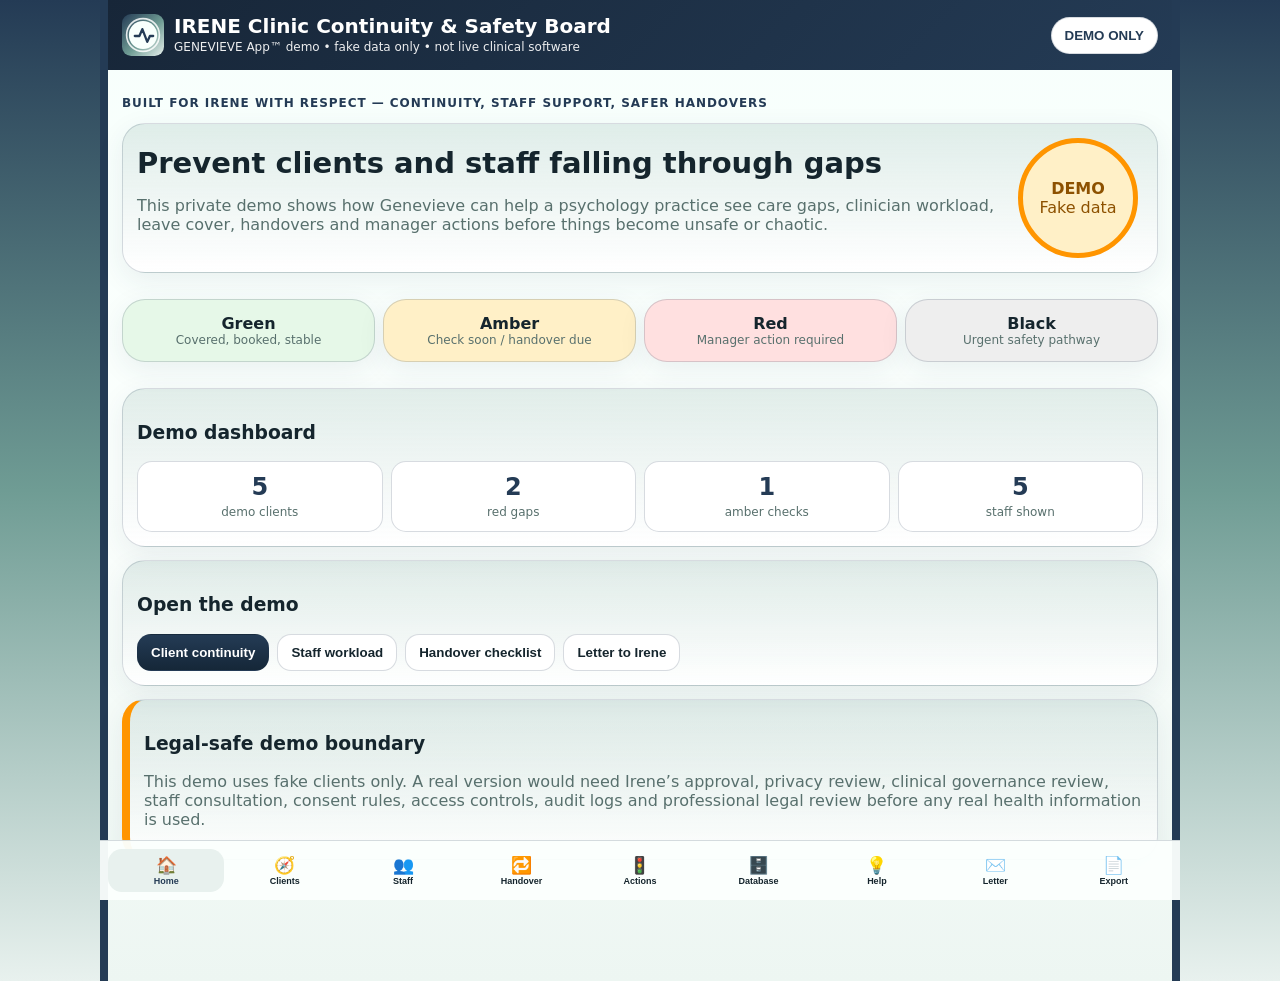
==== index.html @ 725f66f2 "Add files via upload" ====
<!doctype html><html lang="en-AU"><head><meta charset="utf-8"><meta name="viewport" content="width=device-width,initial-scale=1,viewport-fit=cover"><meta name="theme-color" content="#243b55"><title>IRENE Clinic Continuity & Safety Board — DEMO</title><link rel="icon" href="./assets/irene-demo-icon.svg" type="image/svg+xml"><link rel="manifest" href="./manifest.webmanifest"><link rel="stylesheet" href="./styles.css"></head><body><div class="app"><header class="topbar"><div class="brand"><img src="./assets/irene-demo-icon.svg" alt=""><div><h1>IRENE Clinic Continuity & Safety Board</h1><p>GENEVIEVE App™ demo • fake data only • not live clinical software</p></div></div><button class="demo-pill">DEMO ONLY</button></header><main>
<section class="screen active" id="home"><p class="kicker">Built for Irene with respect — continuity, staff support, safer handovers</p><section class="hero"><div><h2>Prevent clients and staff falling through gaps</h2><p>This private demo shows how Genevieve can help a psychology practice see care gaps, clinician workload, leave cover, handovers and manager actions before things become unsafe or chaotic.</p></div><div class="orb amber"><b>DEMO</b><span>Fake data</span></div></section><section class="lights"><div class="green"><b>Green</b><span>Covered, booked, stable</span></div><div class="amber"><b>Amber</b><span>Check soon / handover due</span></div><div class="red"><b>Red</b><span>Manager action required</span></div><div class="black"><b>Black</b><span>Urgent safety pathway</span></div></section><section class="card"><h3>Demo dashboard</h3><div class="stats"><div><b id="statClients">0</b><span>demo clients</span></div><div><b id="statRed">0</b><span>red gaps</span></div><div><b id="statAmber">0</b><span>amber checks</span></div><div><b id="statStaff">0</b><span>staff shown</span></div></div></section><section class="card"><h3>Open the demo</h3><div class="actions"><button data-screen="continuity">Client continuity</button><button data-screen="staff" class="secondary">Staff workload</button><button data-screen="handover" class="secondary">Handover checklist</button><button data-screen="letter" class="secondary">Letter to Irene</button></div></section><section class="card legal"><h3>Legal-safe demo boundary</h3><p>This demo uses fake clients only. A real version would need Irene’s approval, privacy review, clinical governance review, staff consultation, consent rules, access controls, audit logs and professional legal review before any real health information is used.</p></section></section>
<section class="screen" id="continuity"><div class="title"><button data-screen="home">←</button><h2>Client Continuity Board</h2></div><section class="card"><h3>Care-gap action list</h3><p class="hint">Fake data showing what Irene could see each morning.</p><div id="clientList" class="list"></div></section></section>
<section class="screen" id="staff"><div class="title"><button data-screen="home">←</button><h2>Staff Workload & Leave Board</h2></div><section class="card"><h3>Staff capacity</h3><p class="hint">Designed to help staff be treated fairly and stop overload before burnout.</p><div id="staffList" class="list"></div></section></section>
<section class="screen" id="handover"><div class="title"><button data-screen="home">←</button><h2>Handover Checklist</h2></div><section class="card"><h3>Before changing clinician or leave cover</h3><div id="handoverList" class="checklist"></div><button id="resetChecklist" class="wide secondary">Reset demo checklist</button></section></section>
<section class="screen" id="manager"><div class="title"><button data-screen="home">←</button><h2>Manager Action Board</h2></div><section class="card"><h3>Today’s manager actions</h3><div id="managerList" class="list"></div></section></section>
<section class="screen" id="database"><div class="title"><button data-screen="home">←</button><h2>Database Description for Irene</h2></div><section class="card"><h3>What the database is for</h3><p>The database is not for replacing clinical judgement. It is a safety and operations layer that helps Irene see continuity, workload, handovers, leave cover, appointment gaps and follow-up responsibilities.</p></section><section class="card"><h3>Suggested tables</h3><div class="db-table"><b>Clients</b><span>Client ID, initials, preferred clinician, backup clinician, usual frequency, next appointment, care-gap status.</span></div><div class="db-table"><b>Staff</b><span>Role, capacity, booked sessions, leave dates, high-support caseload, overload status.</span></div><div class="db-table"><b>Appointments</b><span>Date, clinician, client ID, status, cancellation reason, rebooked date.</span></div><div class="db-table"><b>Handovers</b><span>From clinician, to clinician, reason, checklist, date completed, manager sign-off.</span></div><div class="db-table"><b>Alerts</b><span>Green/amber/red/urgent flag, reason, action required, owner, due date, closed date.</span></div><div class="db-table"><b>Audit Log</b><span>Who changed what, when, why. Important for evidence, insurance and accountability.</span></div></section><section class="card legal"><h3>Privacy boundary</h3><p>Real client data would be sensitive health information. A live version should minimise data, use consent/access rules, keep role-based permissions, and be reviewed before use.</p></section></section>
<section class="screen" id="benefits"><div class="title"><button data-screen="home">←</button><h2>How Genevieve Can Help Irene</h2></div><section class="card"><h3>Practice benefits</h3><ul><li>Shows clients with no next appointment.</li><li>Flags repeated cancellations and care gaps.</li><li>Balances caseloads and high-support clients across staff.</li><li>Prepares leave cover before a clinician goes away.</li><li>Creates clearer handovers.</li><li>Helps admin see what must be rebooked.</li><li>Creates evidence of action taken.</li><li>Supports staff wellbeing by showing overload earlier.</li><li>Improves client continuity and reduces scrambling.</li><li>Gives Irene a calmer owner/manager view of the whole practice.</li></ul></section></section>
<section class="screen" id="letter"><div class="title"><button data-screen="home">←</button><h2>Letter to Irene</h2></div><section class="card letter"><div id="letterText"></div><button id="downloadLetter" class="wide">Download letter as text</button></section></section>
<section class="screen" id="export"><div class="title"><button data-screen="home">←</button><h2>Export Demo Data</h2></div><section class="card"><h3>Demo exports</h3><div class="actions"><button id="exportClients">Clients CSV</button><button id="exportStaff" class="secondary">Staff CSV</button><button id="exportActions" class="secondary">Actions CSV</button></div></section></section>
</main><nav class="bottom"><button class="active" data-screen="home">🏠<span>Home</span></button><button data-screen="continuity">🧭<span>Clients</span></button><button data-screen="staff">👥<span>Staff</span></button><button data-screen="handover">🔁<span>Handover</span></button><button data-screen="manager">🚦<span>Actions</span></button><button data-screen="database">🗄️<span>Database</span></button><button data-screen="benefits">💡<span>Help</span></button><button data-screen="letter">✉️<span>Letter</span></button><button data-screen="export">📄<span>Export</span></button></nav></div><script src="./app.js"></script></body></html>
---- styles.css ----
:root{--deep:#243b55;--teal:#6f9c94;--soft:#e8f1ee;--paper:#fbfffd;--ink:#15252d;--muted:#58706d;--line:rgba(36,59,85,.18);--green:#00a651;--amber:#ff9500;--red:#f10b0b;--black:#111}*{box-sizing:border-box}body{margin:0;font-family:system-ui,-apple-system,Segoe UI,Roboto,Arial,sans-serif;background:linear-gradient(180deg,var(--deep),var(--teal),var(--soft));color:var(--ink)}button{cursor:pointer;border:1px solid var(--line);border-radius:14px;background:linear-gradient(180deg,var(--deep),#152738);color:white;font-weight:850;padding:10px 13px}.secondary{background:white!important;color:var(--ink)!important}.wide{width:100%;margin-top:10px}.app{width:min(100%,1080px);margin:auto;min-height:100vh;background:linear-gradient(180deg,#f7fffc,#fbfffd,#edf6f2);border-left:8px solid var(--deep);border-right:8px solid var(--deep);padding-bottom:94px}.topbar{position:sticky;top:0;z-index:9;display:flex;justify-content:space-between;align-items:center;padding:14px;background:linear-gradient(135deg,#172638,var(--deep));color:white}.brand{display:flex;gap:10px;align-items:center}.brand img{width:42px}.brand h1{font-size:20px;margin:0}.brand p{font-size:12px;margin:2px 0;opacity:.92}.demo-pill{background:#fff!important;color:var(--deep)!important;border-radius:999px}main{padding:14px}.screen{display:none}.screen.active{display:block}.kicker{font-weight:900;color:var(--deep);font-size:12px;text-transform:uppercase;letter-spacing:.08em}.hero,.card,.lights>div{background:linear-gradient(180deg,rgba(111,156,148,.18),rgba(255,255,255,.92));border:1.5px solid var(--line);border-radius:23px;padding:14px;margin:13px 0;box-shadow:0 8px 28px rgba(36,59,85,.08)}.hero{display:grid;grid-template-columns:1fr 125px;gap:12px;align-items:center}.hero h2{font-size:29px;margin:0 0 8px}.hero p,.card p,.hint{color:var(--muted)}.orb{width:120px;height:120px;border-radius:50%;display:grid;place-content:center;text-align:center;border:5px solid}.orb.amber{background:#fff0c7;border-color:var(--amber);color:#8d5100}.lights{display:grid;grid-template-columns:repeat(4,1fr);gap:8px}.lights div{text-align:center}.lights .green{background:#e6f8e8}.lights .amber{background:#fff0c7}.lights .red{background:#ffe0e0}.lights .black{background:#eee}.lights span{display:block;font-size:12px;color:var(--muted)}.stats{display:grid;grid-template-columns:repeat(4,1fr);gap:8px}.stats div{background:#fff;border:1px solid var(--line);border-radius:15px;text-align:center;padding:11px}.stats b{display:block;color:var(--deep);font-size:24px}.stats span{font-size:12px;color:var(--muted)}.actions{display:flex;gap:8px;flex-wrap:wrap}.title{display:flex;align-items:center;gap:10px}.title h2{flex:1;text-align:center;margin:0}.title button{border-radius:999px}.list{display:grid;gap:9px}.item{background:white;border:1px solid var(--line);border-left:8px solid var(--amber);border-radius:16px;padding:12px}.item.green{border-left-color:var(--green)}.item.red{border-left-color:var(--red)}.item.black{border-left-color:#111}.item h4{margin:0 0 5px;color:var(--deep)}.tag{display:inline-block;border:1px solid var(--line);border-radius:999px;padding:5px 8px;margin:2px;background:white;font-size:12px}.tag.green{background:#e6f8e8}.tag.amber{background:#fff0c7}.tag.red{background:#ffe0e0}.tag.black{background:#eee}.checklist{display:grid;gap:8px}.check{display:flex;gap:10px;align-items:flex-start;background:white;border:1px solid var(--line);border-radius:14px;padding:10px}.check input{margin-top:4px}.db-table{display:grid;gap:4px;background:white;border:1px solid var(--line);border-radius:15px;padding:12px;margin:8px 0}.db-table b{color:var(--deep)}.legal{border-left:8px solid var(--amber)}.letter{white-space:pre-wrap;line-height:1.45}.bottom{position:fixed;left:50%;bottom:0;transform:translateX(-50%);width:min(100%,1080px);display:grid;grid-template-columns:repeat(9,1fr);gap:2px;background:rgba(251,255,253,.96);border-top:1px solid var(--line);padding:8px}.bottom button{background:transparent!important;color:var(--ink)!important;border:0;display:grid;justify-items:center;font-size:17px;padding:6px 0}.bottom button.active{background:#e8f1ee!important;color:var(--deep)!important}.bottom span{font-size:9px}.legal-page{max-width:850px;margin:auto;padding:22px}.legal-page a{color:var(--deep);font-weight:900}@media(max-width:780px){.app{border-left:5px solid var(--deep);border-right:5px solid var(--deep)}.hero,.lights{grid-template-columns:1fr}.stats{grid-template-columns:repeat(2,1fr)}.brand h1{font-size:16px}.bottom button{font-size:13px}.bottom span{font-size:8px}}
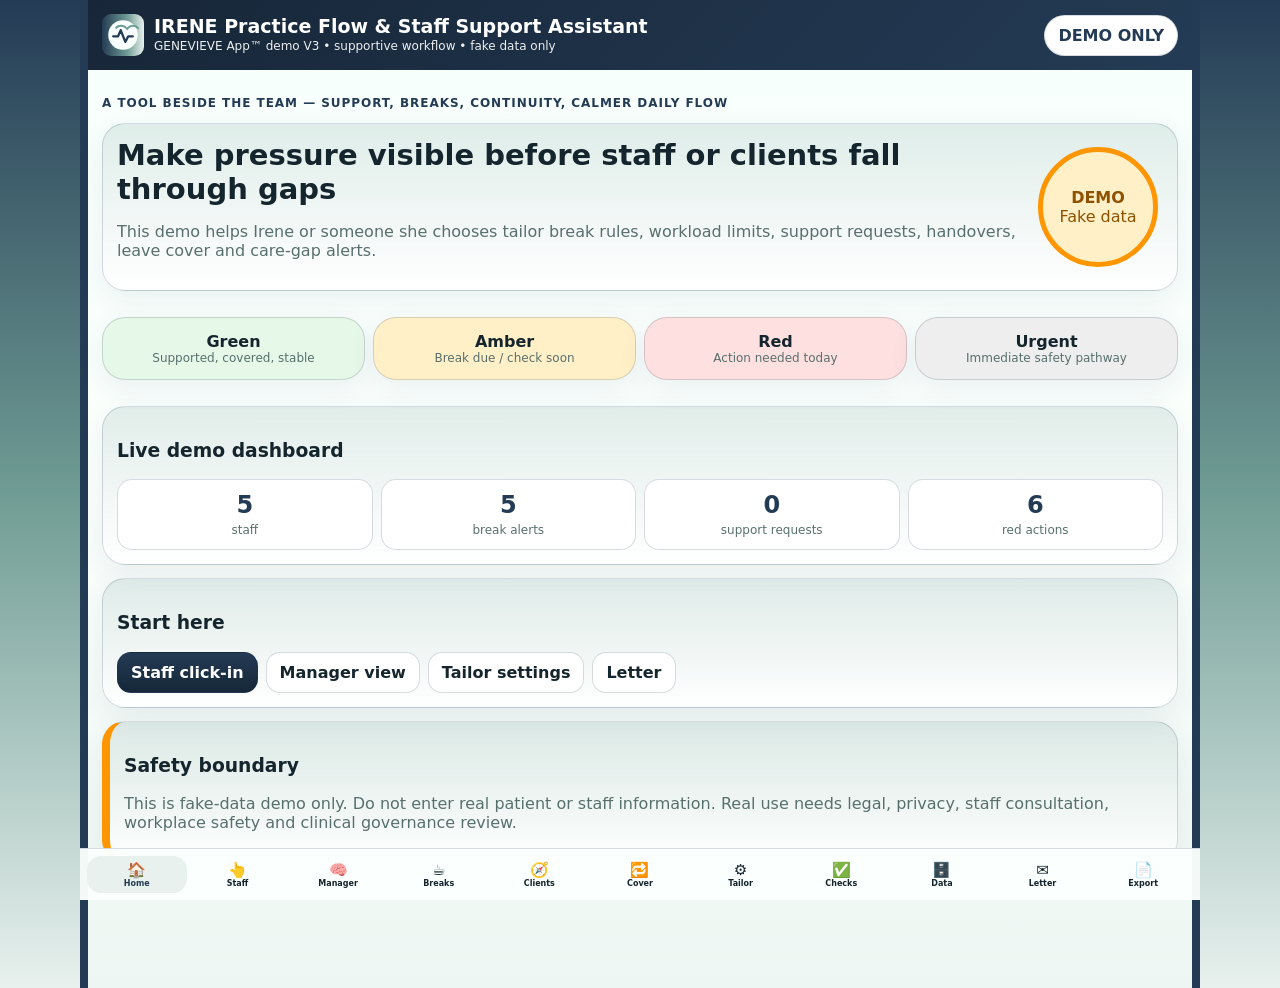
==== commit 41012b95: "Add files via upload" ====
--- a/index.html
+++ b/index.html
@@ -1,11 +1,13 @@
-<!doctype html><html lang="en-AU"><head><meta charset="utf-8"><meta name="viewport" content="width=device-width,initial-scale=1,viewport-fit=cover"><meta name="theme-color" content="#243b55"><title>IRENE Clinic Continuity & Safety Board — DEMO</title><link rel="icon" href="./assets/irene-demo-icon.svg" type="image/svg+xml"><link rel="manifest" href="./manifest.webmanifest"><link rel="stylesheet" href="./styles.css"></head><body><div class="app"><header class="topbar"><div class="brand"><img src="./assets/irene-demo-icon.svg" alt=""><div><h1>IRENE Clinic Continuity & Safety Board</h1><p>GENEVIEVE App™ demo • fake data only • not live clinical software</p></div></div><button class="demo-pill">DEMO ONLY</button></header><main>
-<section class="screen active" id="home"><p class="kicker">Built for Irene with respect — continuity, staff support, safer handovers</p><section class="hero"><div><h2>Prevent clients and staff falling through gaps</h2><p>This private demo shows how Genevieve can help a psychology practice see care gaps, clinician workload, leave cover, handovers and manager actions before things become unsafe or chaotic.</p></div><div class="orb amber"><b>DEMO</b><span>Fake data</span></div></section><section class="lights"><div class="green"><b>Green</b><span>Covered, booked, stable</span></div><div class="amber"><b>Amber</b><span>Check soon / handover due</span></div><div class="red"><b>Red</b><span>Manager action required</span></div><div class="black"><b>Black</b><span>Urgent safety pathway</span></div></section><section class="card"><h3>Demo dashboard</h3><div class="stats"><div><b id="statClients">0</b><span>demo clients</span></div><div><b id="statRed">0</b><span>red gaps</span></div><div><b id="statAmber">0</b><span>amber checks</span></div><div><b id="statStaff">0</b><span>staff shown</span></div></div></section><section class="card"><h3>Open the demo</h3><div class="actions"><button data-screen="continuity">Client continuity</button><button data-screen="staff" class="secondary">Staff workload</button><button data-screen="handover" class="secondary">Handover checklist</button><button data-screen="letter" class="secondary">Letter to Irene</button></div></section><section class="card legal"><h3>Legal-safe demo boundary</h3><p>This demo uses fake clients only. A real version would need Irene’s approval, privacy review, clinical governance review, staff consultation, consent rules, access controls, audit logs and professional legal review before any real health information is used.</p></section></section>
-<section class="screen" id="continuity"><div class="title"><button data-screen="home">←</button><h2>Client Continuity Board</h2></div><section class="card"><h3>Care-gap action list</h3><p class="hint">Fake data showing what Irene could see each morning.</p><div id="clientList" class="list"></div></section></section>
-<section class="screen" id="staff"><div class="title"><button data-screen="home">←</button><h2>Staff Workload & Leave Board</h2></div><section class="card"><h3>Staff capacity</h3><p class="hint">Designed to help staff be treated fairly and stop overload before burnout.</p><div id="staffList" class="list"></div></section></section>
-<section class="screen" id="handover"><div class="title"><button data-screen="home">←</button><h2>Handover Checklist</h2></div><section class="card"><h3>Before changing clinician or leave cover</h3><div id="handoverList" class="checklist"></div><button id="resetChecklist" class="wide secondary">Reset demo checklist</button></section></section>
-<section class="screen" id="manager"><div class="title"><button data-screen="home">←</button><h2>Manager Action Board</h2></div><section class="card"><h3>Today’s manager actions</h3><div id="managerList" class="list"></div></section></section>
-<section class="screen" id="database"><div class="title"><button data-screen="home">←</button><h2>Database Description for Irene</h2></div><section class="card"><h3>What the database is for</h3><p>The database is not for replacing clinical judgement. It is a safety and operations layer that helps Irene see continuity, workload, handovers, leave cover, appointment gaps and follow-up responsibilities.</p></section><section class="card"><h3>Suggested tables</h3><div class="db-table"><b>Clients</b><span>Client ID, initials, preferred clinician, backup clinician, usual frequency, next appointment, care-gap status.</span></div><div class="db-table"><b>Staff</b><span>Role, capacity, booked sessions, leave dates, high-support caseload, overload status.</span></div><div class="db-table"><b>Appointments</b><span>Date, clinician, client ID, status, cancellation reason, rebooked date.</span></div><div class="db-table"><b>Handovers</b><span>From clinician, to clinician, reason, checklist, date completed, manager sign-off.</span></div><div class="db-table"><b>Alerts</b><span>Green/amber/red/urgent flag, reason, action required, owner, due date, closed date.</span></div><div class="db-table"><b>Audit Log</b><span>Who changed what, when, why. Important for evidence, insurance and accountability.</span></div></section><section class="card legal"><h3>Privacy boundary</h3><p>Real client data would be sensitive health information. A live version should minimise data, use consent/access rules, keep role-based permissions, and be reviewed before use.</p></section></section>
-<section class="screen" id="benefits"><div class="title"><button data-screen="home">←</button><h2>How Genevieve Can Help Irene</h2></div><section class="card"><h3>Practice benefits</h3><ul><li>Shows clients with no next appointment.</li><li>Flags repeated cancellations and care gaps.</li><li>Balances caseloads and high-support clients across staff.</li><li>Prepares leave cover before a clinician goes away.</li><li>Creates clearer handovers.</li><li>Helps admin see what must be rebooked.</li><li>Creates evidence of action taken.</li><li>Supports staff wellbeing by showing overload earlier.</li><li>Improves client continuity and reduces scrambling.</li><li>Gives Irene a calmer owner/manager view of the whole practice.</li></ul></section></section>
-<section class="screen" id="letter"><div class="title"><button data-screen="home">←</button><h2>Letter to Irene</h2></div><section class="card letter"><div id="letterText"></div><button id="downloadLetter" class="wide">Download letter as text</button></section></section>
-<section class="screen" id="export"><div class="title"><button data-screen="home">←</button><h2>Export Demo Data</h2></div><section class="card"><h3>Demo exports</h3><div class="actions"><button id="exportClients">Clients CSV</button><button id="exportStaff" class="secondary">Staff CSV</button><button id="exportActions" class="secondary">Actions CSV</button></div></section></section>
-</main><nav class="bottom"><button class="active" data-screen="home">🏠<span>Home</span></button><button data-screen="continuity">🧭<span>Clients</span></button><button data-screen="staff">👥<span>Staff</span></button><button data-screen="handover">🔁<span>Handover</span></button><button data-screen="manager">🚦<span>Actions</span></button><button data-screen="database">🗄️<span>Database</span></button><button data-screen="benefits">💡<span>Help</span></button><button data-screen="letter">✉️<span>Letter</span></button><button data-screen="export">📄<span>Export</span></button></nav></div><script src="./app.js"></script></body></html>+<!doctype html><html lang="en-AU"><head><meta charset="utf-8"><meta name="viewport" content="width=device-width,initial-scale=1,viewport-fit=cover"><meta name="theme-color" content="#243b55"><title>IRENE Practice Flow & Staff Support Assistant — DEMO V3</title><link rel="icon" href="./assets/irene-support-icon.svg" type="image/svg+xml"><link rel="manifest" href="./manifest.webmanifest"><link rel="stylesheet" href="./styles.css"></head><body><div class="app"><header class="topbar"><div class="brand"><img src="./assets/irene-support-icon.svg" alt=""><div><h1>IRENE Practice Flow & Staff Support Assistant</h1><p>GENEVIEVE App™ demo V3 • supportive workflow • fake data only</p></div></div><button class="demo">DEMO ONLY</button></header><main>
+<section class="screen active" id="home"><p class="kicker">A tool beside the team — support, breaks, continuity, calmer daily flow</p><section class="hero"><div><h2>Make pressure visible before staff or clients fall through gaps</h2><p>This demo helps Irene or someone she chooses tailor break rules, workload limits, support requests, handovers, leave cover and care-gap alerts.</p></div><div class="orb amber"><b>DEMO</b><span>Fake data</span></div></section><section class="lights"><div class="green"><b>Green</b><span>Supported, covered, stable</span></div><div class="amber"><b>Amber</b><span>Break due / check soon</span></div><div class="red"><b>Red</b><span>Action needed today</span></div><div class="black"><b>Urgent</b><span>Immediate safety pathway</span></div></section><section class="card"><h3>Live demo dashboard</h3><div class="stats"><div><b id="statStaff">0</b><span>staff</span></div><div><b id="statBreakAlerts">0</b><span>break alerts</span></div><div><b id="statSupport">0</b><span>support requests</span></div><div><b id="statRed">0</b><span>red actions</span></div></div></section><section class="card"><h3>Start here</h3><div class="actions"><button data-screen="staffClick">Staff click-in</button><button data-screen="manager" class="secondary">Manager view</button><button data-screen="settings" class="secondary">Tailor settings</button><button data-screen="letter" class="secondary">Letter</button></div></section><section class="card legal"><h3>Safety boundary</h3><p>This is fake-data demo only. Do not enter real patient or staff information. Real use needs legal, privacy, staff consultation, workplace safety and clinical governance review.</p></section></section>
+<section class="screen" id="staffClick"><div class="title"><button data-screen="home">←</button><h2>Staff Click-In Support</h2></div><section class="card"><h3>Choose demo staff member</h3><label>Staff member<select id="staffSelect"></select></label><div id="selectedStaffCard"></div></section><section class="card"><h3>Click what has happened today</h3><div class="clickgrid"><button id="clickBreakStart">☕ Break started</button><button id="clickBreakFinish">✅ Break finished</button><button id="clickAdmin">🧾 Admin buffer taken</button><button id="clickDebrief">💬 Debrief needed</button><button id="clickSupport">🆘 Support needed</button><button id="clickEndDay">🌙 End of day okay</button></div></section><section class="card"><h3>Today’s staff log</h3><div id="staffLog" class="list"></div></section></section>
+<section class="screen" id="manager"><div class="title"><button data-screen="home">←</button><h2>Manager Support View</h2></div><section class="card"><h3>Staff support and workload alerts</h3><div id="managerStaff" class="list"></div></section><section class="card"><h3>Client continuity actions</h3><div id="managerClients" class="list"></div></section><section class="card"><h3>Genevieve learned patterns</h3><div id="learnedPatterns" class="list"></div></section></section>
+<section class="screen" id="breaks"><div class="title"><button data-screen="home">←</button><h2>Break & Recovery Board</h2></div><section class="card"><h3>Break status</h3><div id="breakList" class="list"></div></section></section>
+<section class="screen" id="continuity"><div class="title"><button data-screen="home">←</button><h2>Client Continuity Board</h2></div><section class="card"><h3>Fake client care-gap list</h3><div id="clientList" class="list"></div></section></section>
+<section class="screen" id="handover"><div class="title"><button data-screen="home">←</button><h2>Handover & Leave Cover</h2></div><section class="card"><h3>Tick boxes before staff change, leave or cover</h3><div id="handoverList" class="checklist"></div></section></section>
+<section class="screen" id="settings"><div class="title"><button data-screen="home">←</button><h2>Tailor Irene’s Settings</h2></div><section class="card"><h3>Irene or chosen manager can adjust</h3><div class="grid"><label>Max client sessions per day<input id="maxSessions" type="number"></label><label>Max high-support clients<input id="maxHigh" type="number"></label><label>Break reminder every hours<input id="breakEvery" type="number" step="0.5"></label><label>Admin buffer minutes<input id="adminBuffer" type="number"></label><label>Leave cover warning days<input id="leaveDays" type="number"></label><label>Care gap red after days<input id="careGapDays" type="number"></label></div><button id="saveSettings" class="wide">Save demo settings</button></section><section class="card"><h3>Current settings</h3><div id="settingsView" class="list"></div></section></section>
+<section class="screen" id="practiceChecks"><div class="title"><button data-screen="home">←</button><h2>Practice Support Tick Boxes</h2></div><section class="card"><h3>Daily support checks</h3><div id="practiceChecklist" class="checklist"></div></section></section>
+<section class="screen" id="database"><div class="title"><button data-screen="home">←</button><h2>Database Description</h2></div><section class="card"><h3>What this database is for</h3><p>It supports staff needs, workload limits, breaks, handovers, leave cover, continuity and learning patterns. It is not a clinical replacement.</p><div id="dbSections"></div></section></section>
+<section class="screen" id="letter"><div class="title"><button data-screen="home">←</button><h2>Letter to Irene</h2></div><section class="card letter"><div id="letterText"></div><button id="downloadLetter" class="wide">Download letter</button></section></section>
+<section class="screen" id="export"><div class="title"><button data-screen="home">←</button><h2>Export Demo Data</h2></div><section class="card"><h3>Exports</h3><div class="actions"><button id="exportStaff">Staff CSV</button><button id="exportLogs" class="secondary">Staff log CSV</button><button id="exportClients" class="secondary">Clients CSV</button><button id="exportSettings" class="secondary">Settings CSV</button></div></section></section>
+</main><nav class="bottom"><button class="active" data-screen="home">🏠<span>Home</span></button><button data-screen="staffClick">👆<span>Staff</span></button><button data-screen="manager">🧠<span>Manager</span></button><button data-screen="breaks">☕<span>Breaks</span></button><button data-screen="continuity">🧭<span>Clients</span></button><button data-screen="handover">🔁<span>Cover</span></button><button data-screen="settings">⚙️<span>Tailor</span></button><button data-screen="practiceChecks">✅<span>Checks</span></button><button data-screen="database">🗄️<span>Data</span></button><button data-screen="letter">✉️<span>Letter</span></button><button data-screen="export">📄<span>Export</span></button></nav></div><script src="./app.js"></script></body></html>
--- a/styles.css
+++ b/styles.css
@@ -1 +1 @@
- :root{--deep:#243b55;--teal:#6f9c94;--soft:#e8f1ee;--paper:#fbfffd;--ink:#15252d;--muted:#58706d;--line:rgba(36,59,85,.18);--green:#00a651;--amber:#ff9500;--red:#f10b0b;--black:#111}*{box-sizing:border-box}body{margin:0;font-family:system-ui,-apple-system,Segoe UI,Roboto,Arial,sans-serif;background:linear-gradient(180deg,var(--deep),var(--teal),var(--soft));color:var(--ink)}button{cursor:pointer;border:1px solid var(--line);border-radius:14px;background:linear-gradient(180deg,var(--deep),#152738);color:white;font-weight:850;padding:10px 13px}.secondary{background:white!important;color:var(--ink)!important}.wide{width:100%;margin-top:10px}.app{width:min(100%,1080px);margin:auto;min-height:100vh;background:linear-gradient(180deg,#f7fffc,#fbfffd,#edf6f2);border-left:8px solid var(--deep);border-right:8px solid var(--deep);padding-bottom:94px}.topbar{position:sticky;top:0;z-index:9;display:flex;justify-content:space-between;align-items:center;padding:14px;background:linear-gradient(135deg,#172638,var(--deep));color:white}.brand{display:flex;gap:10px;align-items:center}.brand img{width:42px}.brand h1{font-size:20px;margin:0}.brand p{font-size:12px;margin:2px 0;opacity:.92}.demo-pill{background:#fff!important;color:var(--deep)!important;border-radius:999px}main{padding:14px}.screen{display:none}.screen.active{display:block}.kicker{font-weight:900;color:var(--deep);font-size:12px;text-transform:uppercase;letter-spacing:.08em}.hero,.card,.lights>div{background:linear-gradient(180deg,rgba(111,156,148,.18),rgba(255,255,255,.92));border:1.5px solid var(--line);border-radius:23px;padding:14px;margin:13px 0;box-shadow:0 8px 28px rgba(36,59,85,.08)}.hero{display:grid;grid-template-columns:1fr 125px;gap:12px;align-items:center}.hero h2{font-size:29px;margin:0 0 8px}.hero p,.card p,.hint{color:var(--muted)}.orb{width:120px;height:120px;border-radius:50%;display:grid;place-content:center;text-align:center;border:5px solid}.orb.amber{background:#fff0c7;border-color:var(--amber);color:#8d5100}.lights{display:grid;grid-template-columns:repeat(4,1fr);gap:8px}.lights div{text-align:center}.lights .green{background:#e6f8e8}.lights .amber{background:#fff0c7}.lights .red{background:#ffe0e0}.lights .black{background:#eee}.lights span{display:block;font-size:12px;color:var(--muted)}.stats{display:grid;grid-template-columns:repeat(4,1fr);gap:8px}.stats div{background:#fff;border:1px solid var(--line);border-radius:15px;text-align:center;padding:11px}.stats b{display:block;color:var(--deep);font-size:24px}.stats span{font-size:12px;color:var(--muted)}.actions{display:flex;gap:8px;flex-wrap:wrap}.title{display:flex;align-items:center;gap:10px}.title h2{flex:1;text-align:center;margin:0}.title button{border-radius:999px}.list{display:grid;gap:9px}.item{background:white;border:1px solid var(--line);border-left:8px solid var(--amber);border-radius:16px;padding:12px}.item.green{border-left-color:var(--green)}.item.red{border-left-color:var(--red)}.item.black{border-left-color:#111}.item h4{margin:0 0 5px;color:var(--deep)}.tag{display:inline-block;border:1px solid var(--line);border-radius:999px;padding:5px 8px;margin:2px;background:white;font-size:12px}.tag.green{background:#e6f8e8}.tag.amber{background:#fff0c7}.tag.red{background:#ffe0e0}.tag.black{background:#eee}.checklist{display:grid;gap:8px}.check{display:flex;gap:10px;align-items:flex-start;background:white;border:1px solid var(--line);border-radius:14px;padding:10px}.check input{margin-top:4px}.db-table{display:grid;gap:4px;background:white;border:1px solid var(--line);border-radius:15px;padding:12px;margin:8px 0}.db-table b{color:var(--deep)}.legal{border-left:8px solid var(--amber)}.letter{white-space:pre-wrap;line-height:1.45}.bottom{position:fixed;left:50%;bottom:0;transform:translateX(-50%);width:min(100%,1080px);display:grid;grid-template-columns:repeat(9,1fr);gap:2px;background:rgba(251,255,253,.96);border-top:1px solid var(--line);padding:8px}.bottom button{background:transparent!important;color:var(--ink)!important;border:0;display:grid;justify-items:center;font-size:17px;padding:6px 0}.bottom button.active{background:#e8f1ee!important;color:var(--deep)!important}.bottom span{font-size:9px}.legal-page{max-width:850px;margin:auto;padding:22px}.legal-page a{color:var(--deep);font-weight:900}@media(max-width:780px){.app{border-left:5px solid var(--deep);border-right:5px solid var(--deep)}.hero,.lights{grid-template-columns:1fr}.stats{grid-template-columns:repeat(2,1fr)}.brand h1{font-size:16px}.bottom button{font-size:13px}.bottom span{font-size:8px}}+:root{--deep:#243b55;--teal:#6f9c94;--soft:#e8f1ee;--ink:#15252d;--muted:#58706d;--line:rgba(36,59,85,.18);--green:#00a651;--amber:#ff9500;--red:#f10b0b}*{box-sizing:border-box}body{margin:0;font-family:system-ui,-apple-system,Segoe UI,Roboto,Arial,sans-serif;background:linear-gradient(180deg,var(--deep),var(--teal),var(--soft));color:var(--ink)}button,input,select{font:inherit}button{cursor:pointer;border:1px solid var(--line);border-radius:14px;background:linear-gradient(180deg,var(--deep),#152738);color:#fff;font-weight:850;padding:10px 13px}.secondary{background:white!important;color:var(--ink)!important}.wide{width:100%;margin-top:10px}.app{width:min(100%,1120px);margin:auto;min-height:100vh;background:linear-gradient(180deg,#f7fffc,#fbfffd,#edf6f2);border-left:8px solid var(--deep);border-right:8px solid var(--deep);padding-bottom:98px}.topbar{position:sticky;top:0;z-index:9;display:flex;justify-content:space-between;align-items:center;padding:14px;background:linear-gradient(135deg,#172638,var(--deep));color:white}.brand{display:flex;gap:10px;align-items:center}.brand img{width:42px}.brand h1{font-size:19px;margin:0}.brand p{font-size:12px;margin:2px 0;opacity:.92}.demo{background:#fff!important;color:var(--deep)!important;border-radius:999px}main{padding:14px}.screen{display:none}.screen.active{display:block}.kicker{font-weight:900;color:var(--deep);font-size:12px;text-transform:uppercase;letter-spacing:.08em}.hero,.card,.lights>div{background:linear-gradient(180deg,rgba(111,156,148,.18),rgba(255,255,255,.92));border:1.5px solid var(--line);border-radius:23px;padding:14px;margin:13px 0;box-shadow:0 8px 28px rgba(36,59,85,.08)}.hero{display:grid;grid-template-columns:1fr 125px;gap:12px;align-items:center}.hero h2{font-size:29px;margin:0 0 8px}.hero p,.card p{color:var(--muted)}.orb{width:120px;height:120px;border-radius:50%;display:grid;place-content:center;text-align:center;border:5px solid}.orb.amber{background:#fff0c7;border-color:var(--amber);color:#8d5100}.lights{display:grid;grid-template-columns:repeat(4,1fr);gap:8px}.lights div{text-align:center}.lights .green{background:#e6f8e8}.lights .amber{background:#fff0c7}.lights .red{background:#ffe0e0}.lights .black{background:#eee}.lights span{display:block;font-size:12px;color:var(--muted)}.stats{display:grid;grid-template-columns:repeat(4,1fr);gap:8px}.stats div{background:#fff;border:1px solid var(--line);border-radius:15px;text-align:center;padding:11px}.stats b{display:block;color:var(--deep);font-size:24px}.stats span{font-size:12px;color:var(--muted)}.actions,.clickgrid{display:flex;gap:8px;flex-wrap:wrap}.clickgrid button{flex:1 1 160px}.title{display:flex;align-items:center;gap:10px}.title h2{flex:1;text-align:center;margin:0}.title button{border-radius:999px}.grid{display:grid;grid-template-columns:1fr 1fr;gap:9px}label{display:grid;gap:5px;margin:8px 0}input,select{border:1.5px solid var(--line);border-radius:14px;padding:10px;background:#fff}.list{display:grid;gap:9px}.item{background:white;border:1px solid var(--line);border-left:8px solid var(--amber);border-radius:16px;padding:12px}.item.green{border-left-color:var(--green)}.item.red{border-left-color:var(--red)}.item.black{border-left-color:#111}.item h4{margin:0 0 5px;color:var(--deep)}.tag{display:inline-block;border:1px solid var(--line);border-radius:999px;padding:5px 8px;margin:2px;background:white;font-size:12px}.tag.green{background:#e6f8e8}.tag.amber{background:#fff0c7}.tag.red{background:#ffe0e0}.tag.black{background:#eee}.checklist{display:grid;gap:8px}.check{display:flex;gap:10px;align-items:flex-start;background:white;border:1px solid var(--line);border-radius:14px;padding:10px}.check input{margin-top:4px}.db-table{display:grid;gap:4px;background:white;border:1px solid var(--line);border-radius:15px;padding:12px;margin:8px 0}.db-table b{color:var(--deep)}.legal{border-left:8px solid var(--amber)}.letter{white-space:pre-wrap;line-height:1.45}.bottom{position:fixed;left:50%;bottom:0;transform:translateX(-50%);width:min(100%,1120px);display:grid;grid-template-columns:repeat(11,1fr);gap:1px;background:rgba(251,255,253,.97);border-top:1px solid var(--line);padding:7px}.bottom button{background:transparent!important;color:var(--ink)!important;border:0;display:grid;justify-items:center;font-size:15px;padding:5px 0}.bottom button.active{background:#e8f1ee!important;color:var(--deep)!important}.bottom span{font-size:8px}.legal-page{max-width:850px;margin:auto;padding:22px}.legal-page a{color:var(--deep);font-weight:900}@media(max-width:840px){.app{border-left:5px solid var(--deep);border-right:5px solid var(--deep)}.hero,.lights,.grid{grid-template-columns:1fr}.stats{grid-template-columns:repeat(2,1fr)}.brand h1{font-size:15px}.bottom button{font-size:12px}.bottom span{font-size:7px}}
